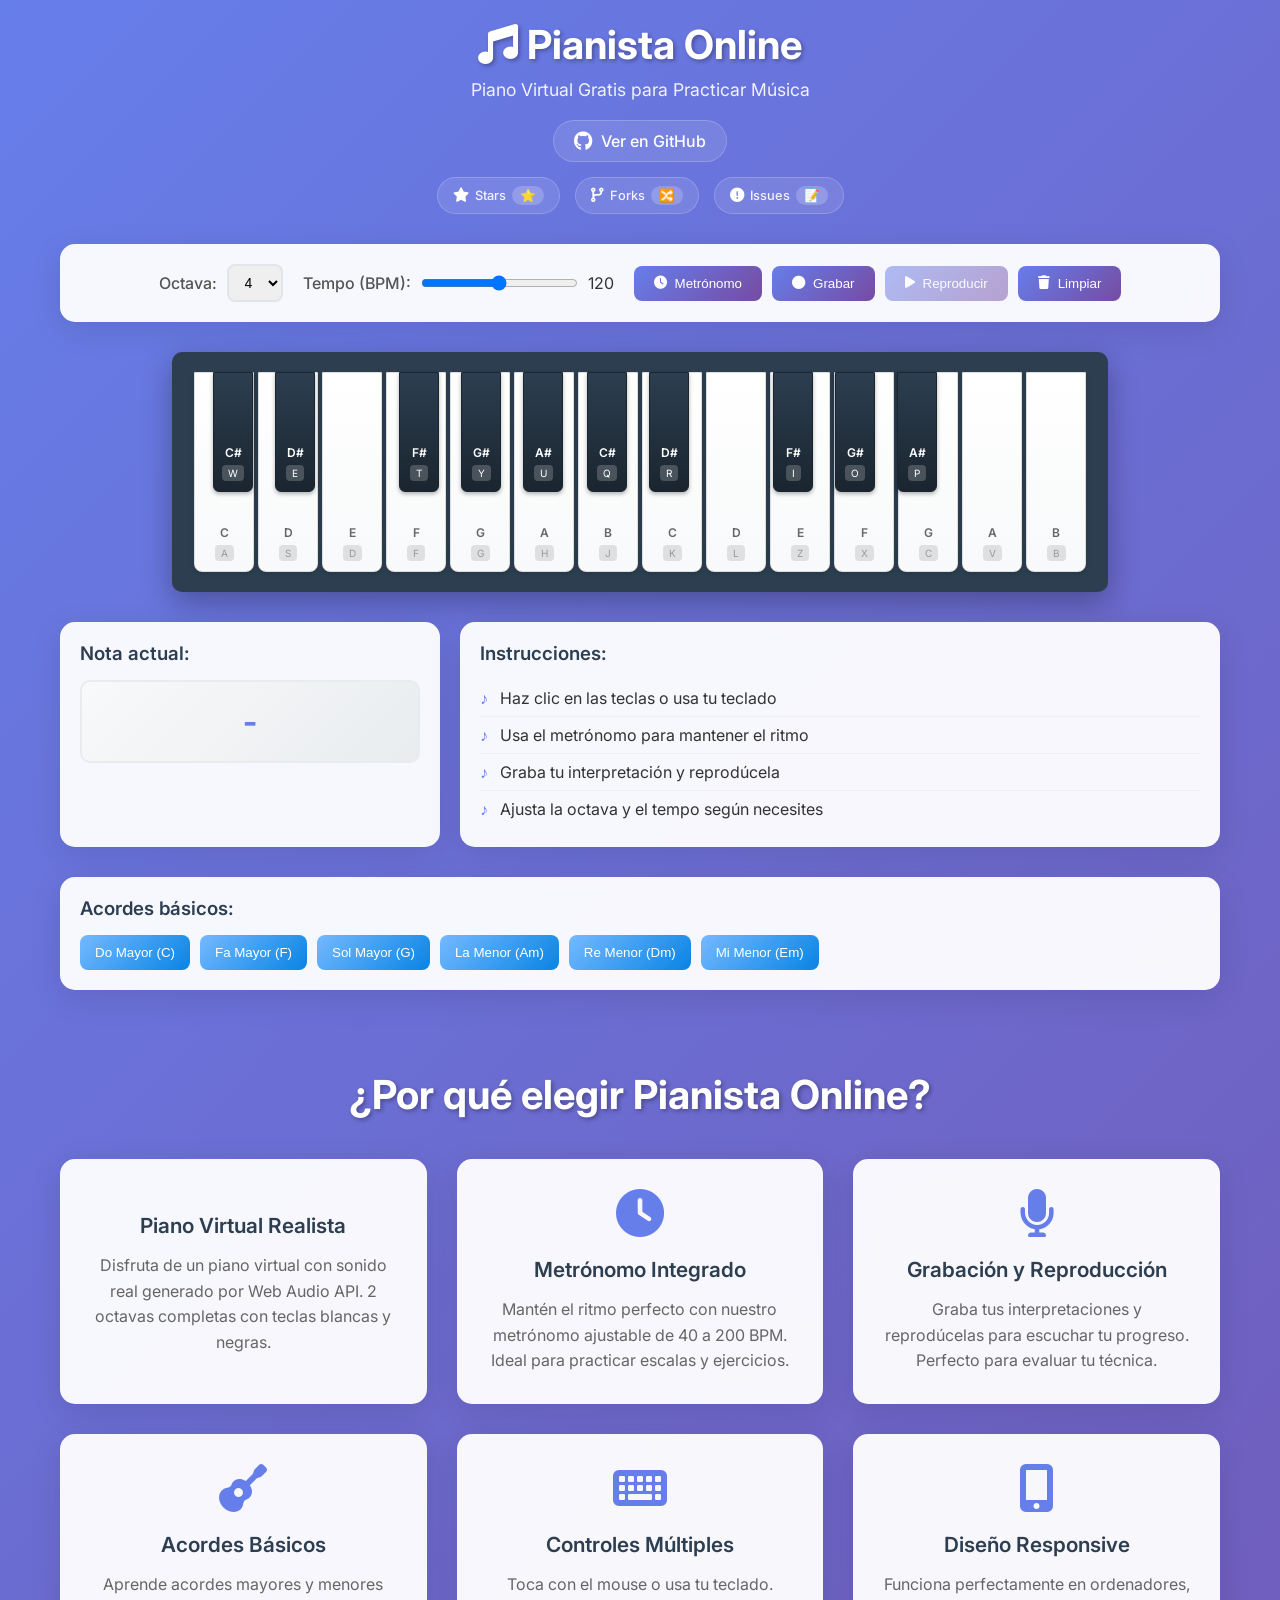
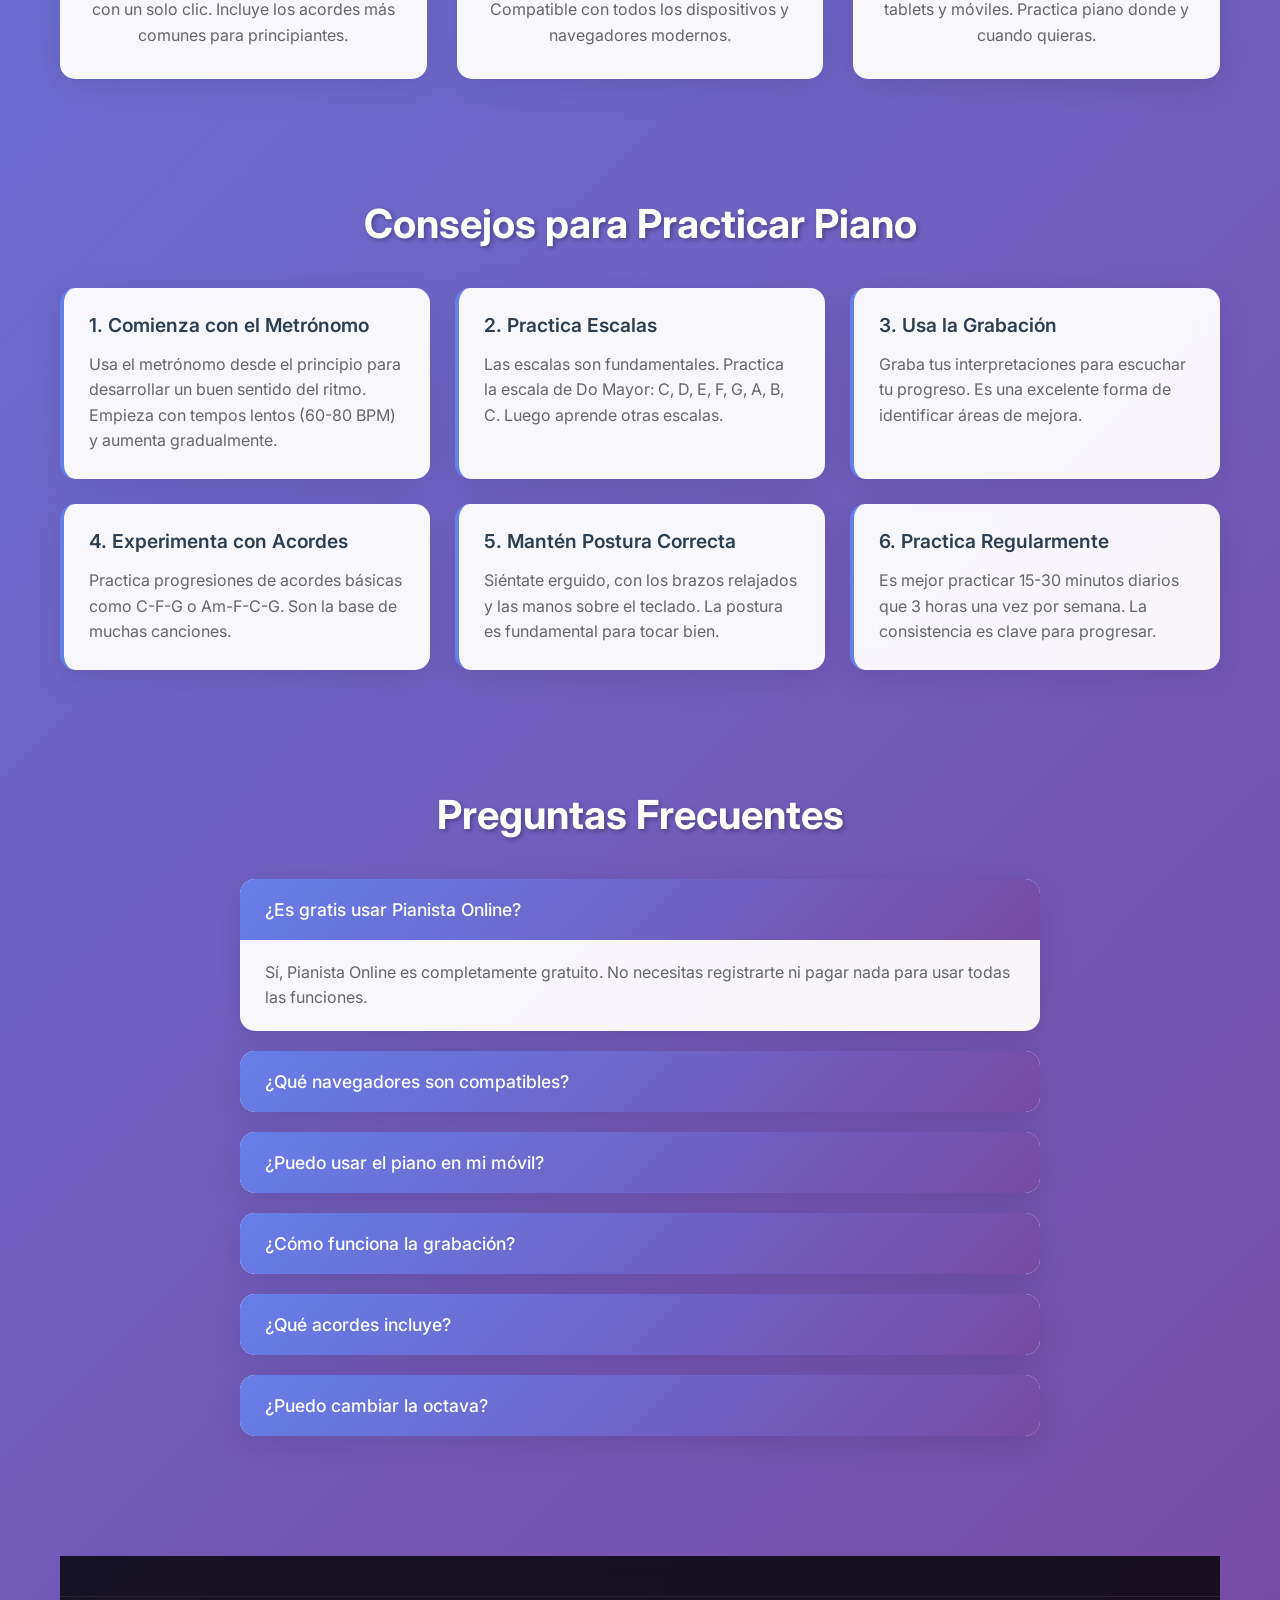
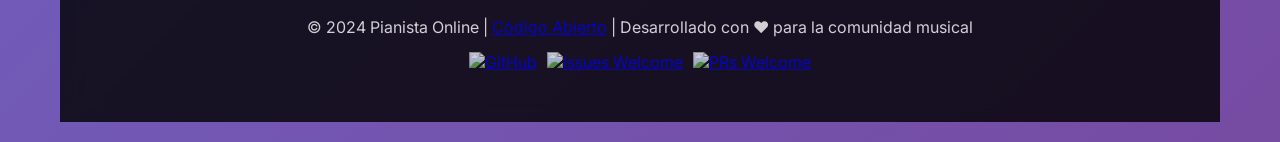
==== app/index.html @ 3acb0e73 "primera subida" ====
<!DOCTYPE html>
<html lang="es">
<head>
    <meta charset="UTF-8">
    <meta name="viewport" content="width=device-width, initial-scale=1.0">
    
    <!-- SEO Meta Tags -->
    <title>Pianista Online - Piano Virtual Gratis para Practicar Música</title>
    <meta name="description" content="Practica piano online gratis con nuestro piano virtual interactivo. Incluye metrónomo, grabación, acordes y 2 octavas completas. Perfecto para principiantes y músicos avanzados.">
    <meta name="keywords" content="piano online, piano virtual, practicar piano, piano gratis, teclado virtual, metrónomo online, acordes piano, música online, aprender piano">
    <meta name="author" content="Pianista Online">
    <meta name="robots" content="index, follow">
    
    <!-- Open Graph / Facebook -->
    <meta property="og:type" content="website">
    <meta property="og:url" content="https://pianista-online.com/">
    <meta property="og:title" content="Pianista Online - Piano Virtual Gratis">
    <meta property="og:description" content="Practica piano online gratis con nuestro piano virtual interactivo. Incluye metrónomo, grabación y acordes.">
    <meta property="og:image" content="https://pianista-online.com/images/piano-preview.jpg">
    
    <!-- Twitter -->
    <meta property="twitter:card" content="summary_large_image">
    <meta property="twitter:url" content="https://pianista-online.com/">
    <meta property="twitter:title" content="Pianista Online - Piano Virtual Gratis">
    <meta property="twitter:description" content="Practica piano online gratis con nuestro piano virtual interactivo.">
    <meta property="twitter:image" content="https://pianista-online.com/images/piano-preview.jpg">
    
    <!-- Canonical URL -->
    <link rel="canonical" href="https://pianista-online.com/">
    
    <!-- Favicon -->
    <link rel="icon" type="image/x-icon" href="/favicon.ico">
    
    <!-- Stylesheets -->
    <link rel="stylesheet" href="styles.css">
    <link href="https://fonts.googleapis.com/css2?family=Inter:wght@300;400;500;600;700&display=swap" rel="stylesheet">
    <link rel="stylesheet" href="https://cdnjs.cloudflare.com/ajax/libs/font-awesome/6.0.0/css/all.min.css">
    
    <!-- Structured Data -->
    <script type="application/ld+json">
    {
        "@context": "https://schema.org",
        "@type": "WebApplication",
        "name": "Pianista Online",
        "description": "Piano virtual interactivo para practicar música online",
        "url": "https://pianista-online.com",
        "applicationCategory": "MusicApplication",
        "operatingSystem": "Web Browser",
        "offers": {
            "@type": "Offer",
            "price": "0",
            "priceCurrency": "EUR"
        },
        "featureList": [
            "Piano virtual con 2 octavas",
            "Metrónomo integrado",
            "Grabación y reproducción",
            "Acordes básicos",
            "Soporte para teclado y mouse"
        ]
    }
    </script>
</head>
<body>
    <div class="container">
        <header class="header">
            <h1><i class="fas fa-music"></i> Pianista Online</h1>
            <p>Piano Virtual Gratis para Practicar Música</p>
            <div class="github-stats">
                <a href="https://github.com/adrianrodriz/pianista-online" target="_blank" rel="noopener noreferrer" class="github-link">
                    <i class="fab fa-github"></i>
                    <span class="github-text">Ver en GitHub</span>
                </a>
                <div class="github-badges">
                    <a href="https://github.com/adrianrodriz/pianista-online/stargazers" target="_blank" rel="noopener noreferrer" class="github-badge">
                        <i class="fas fa-star"></i>
                        <span class="badge-text">Stars</span>
                        <span class="badge-count" id="github-stars">0</span>
                    </a>
                    
                    <a href="https://github.com/adrianrodriz/pianista-online/network/members" target="_blank" rel="noopener noreferrer" class="github-badge">
                        <i class="fas fa-code-branch"></i>
                        <span class="badge-text">Forks</span>
                        <span class="badge-count" id="github-forks">0</span>
                    </a>
                    <a href="https://github.com/adrianrodriz/pianista-online/issues" target="_blank" rel="noopener noreferrer" class="github-badge">
                        <i class="fas fa-exclamation-circle"></i>
                        <span class="badge-text">Issues</span>
                        <span class="badge-count" id="github-issues">0</span>
                    </a>
                    
                </div>
            </div>
        </header>

        <div class="controls">
            <div class="control-group">
                <label for="octave">Octava:</label>
                <select id="octave">
                    <option value="3">3</option>
                    <option value="4" selected>4</option>
                    <option value="5">5</option>
                    <option value="6">6</option>
                </select>
            </div>

            <div class="control-group">
                <label for="tempo">Tempo (BPM):</label>
                <input type="range" id="tempo" min="40" max="200" value="120">
                <span id="tempoValue">120</span>
            </div>

            <div class="control-group">
                <button id="metronomeBtn" class="btn">
                    <i class="fas fa-clock"></i> Metrónomo
                </button>
                <button id="recordBtn" class="btn">
                    <i class="fas fa-circle"></i> Grabar
                </button>
                <button id="playBtn" class="btn" disabled>
                    <i class="fas fa-play"></i> Reproducir
                </button>
                <button id="clearBtn" class="btn">
                    <i class="fas fa-trash"></i> Limpiar
                </button>
            </div>
        </div>

        <div class="piano-container">
            <div class="piano">
                <!-- Teclas blancas -->
                <div class="key white" data-note="C" data-key="a">
                    <span class="note-label">C</span>
                    <span class="key-label">A</span>
                </div>
                <div class="key white" data-note="D" data-key="s">
                    <span class="note-label">D</span>
                    <span class="key-label">S</span>
                </div>
                <div class="key white" data-note="E" data-key="d">
                    <span class="note-label">E</span>
                    <span class="key-label">D</span>
                </div>
                <div class="key white" data-note="F" data-key="f">
                    <span class="note-label">F</span>
                    <span class="key-label">F</span>
                </div>
                <div class="key white" data-note="G" data-key="g">
                    <span class="note-label">G</span>
                    <span class="key-label">G</span>
                </div>
                <div class="key white" data-note="A" data-key="h">
                    <span class="note-label">A</span>
                    <span class="key-label">H</span>
                </div>
                <div class="key white" data-note="B" data-key="j">
                    <span class="note-label">B</span>
                    <span class="key-label">J</span>
                </div>
                <div class="key white" data-note="C2" data-key="k">
                    <span class="note-label">C</span>
                    <span class="key-label">K</span>
                </div>
                <div class="key white" data-note="D2" data-key="l">
                    <span class="note-label">D</span>
                    <span class="key-label">L</span>
                </div>
                <div class="key white" data-note="E2" data-key="z">
                    <span class="note-label">E</span>
                    <span class="key-label">Z</span>
                </div>
                <div class="key white" data-note="F2" data-key="x">
                    <span class="note-label">F</span>
                    <span class="key-label">X</span>
                </div>
                <div class="key white" data-note="G2" data-key="c">
                    <span class="note-label">G</span>
                    <span class="key-label">C</span>
                </div>
                <div class="key white" data-note="A2" data-key="v">
                    <span class="note-label">A</span>
                    <span class="key-label">V</span>
                </div>
                <div class="key white" data-note="B2" data-key="b">
                    <span class="note-label">B</span>
                    <span class="key-label">B</span>
                </div>

                <!-- Teclas negras -->
                <div class="key black" data-note="C#" data-key="w">
                    <span class="note-label">C#</span>
                    <span class="key-label">W</span>
                </div>
                <div class="key black" data-note="D#" data-key="e">
                    <span class="note-label">D#</span>
                    <span class="key-label">E</span>
                </div>
                <div class="key black" data-note="F#" data-key="t">
                    <span class="note-label">F#</span>
                    <span class="key-label">T</span>
                </div>
                <div class="key black" data-note="G#" data-key="y">
                    <span class="note-label">G#</span>
                    <span class="key-label">Y</span>
                </div>
                <div class="key black" data-note="A#" data-key="u">
                    <span class="note-label">A#</span>
                    <span class="key-label">U</span>
                </div>
                <div class="key black" data-note="C#2" data-key="q">
                    <span class="note-label">C#</span>
                    <span class="key-label">Q</span>
                </div>
                <div class="key black" data-note="D#2" data-key="r">
                    <span class="note-label">D#</span>
                    <span class="key-label">R</span>
                </div>
                <div class="key black" data-note="F#2" data-key="i">
                    <span class="note-label">F#</span>
                    <span class="key-label">I</span>
                </div>
                <div class="key black" data-note="G#2" data-key="o">
                    <span class="note-label">G#</span>
                    <span class="key-label">O</span>
                </div>
                <div class="key black" data-note="A#2" data-key="p">
                    <span class="note-label">A#</span>
                    <span class="key-label">P</span>
                </div>
            </div>
        </div>

        <div class="info-panel">
            <div class="current-note">
                <h3>Nota actual:</h3>
                <div id="currentNote">-</div>
            </div>
            <div class="instructions">
                <h3>Instrucciones:</h3>
                <ul>
                    <li>Haz clic en las teclas o usa tu teclado</li>
                    <li>Usa el metrónomo para mantener el ritmo</li>
                    <li>Graba tu interpretación y reprodúcela</li>
                    <li>Ajusta la octava y el tempo según necesites</li>
                </ul>
            </div>
        </div>

        <div class="chord-panel">
            <h3>Acordes básicos:</h3>
            <div class="chords">
                <button class="chord-btn" data-chord="C">Do Mayor (C)</button>
                <button class="chord-btn" data-chord="F">Fa Mayor (F)</button>
                <button class="chord-btn" data-chord="G">Sol Mayor (G)</button>
                <button class="chord-btn" data-chord="Am">La Menor (Am)</button>
                <button class="chord-btn" data-chord="Dm">Re Menor (Dm)</button>
                <button class="chord-btn" data-chord="Em">Mi Menor (Em)</button>
            </div>
        </div>

        <!-- Sección de Características -->
        <section class="features-section">
            <h2>¿Por qué elegir Pianista Online?</h2>
            <div class="features-grid">
                <div class="feature-card">
                    <i class="fas fa-piano"></i>
                    <h3>Piano Virtual Realista</h3>
                    <p>Disfruta de un piano virtual con sonido real generado por Web Audio API. 2 octavas completas con teclas blancas y negras.</p>
                </div>
                <div class="feature-card">
                    <i class="fas fa-clock"></i>
                    <h3>Metrónomo Integrado</h3>
                    <p>Mantén el ritmo perfecto con nuestro metrónomo ajustable de 40 a 200 BPM. Ideal para practicar escalas y ejercicios.</p>
                </div>
                <div class="feature-card">
                    <i class="fas fa-microphone"></i>
                    <h3>Grabación y Reproducción</h3>
                    <p>Graba tus interpretaciones y reprodúcelas para escuchar tu progreso. Perfecto para evaluar tu técnica.</p>
                </div>
                <div class="feature-card">
                    <i class="fas fa-guitar"></i>
                    <h3>Acordes Básicos</h3>
                    <p>Aprende acordes mayores y menores con un solo clic. Incluye los acordes más comunes para principiantes.</p>
                </div>
                <div class="feature-card">
                    <i class="fas fa-keyboard"></i>
                    <h3>Controles Múltiples</h3>
                    <p>Toca con el mouse o usa tu teclado. Compatible con todos los dispositivos y navegadores modernos.</p>
                </div>
                <div class="feature-card">
                    <i class="fas fa-mobile-alt"></i>
                    <h3>Diseño Responsive</h3>
                    <p>Funciona perfectamente en ordenadores, tablets y móviles. Practica piano donde y cuando quieras.</p>
                </div>
            </div>
        </section>


        <!-- Sección de Consejos -->
        <section class="tips-section">
            <h2>Consejos para Practicar Piano</h2>
            <div class="tips-grid">
                <div class="tip-card">
                    <h3>1. Comienza con el Metrónomo</h3>
                    <p>Usa el metrónomo desde el principio para desarrollar un buen sentido del ritmo. Empieza con tempos lentos (60-80 BPM) y aumenta gradualmente.</p>
                </div>
                <div class="tip-card">
                    <h3>2. Practica Escalas</h3>
                    <p>Las escalas son fundamentales. Practica la escala de Do Mayor: C, D, E, F, G, A, B, C. Luego aprende otras escalas.</p>
                </div>
                <div class="tip-card">
                    <h3>3. Usa la Grabación</h3>
                    <p>Graba tus interpretaciones para escuchar tu progreso. Es una excelente forma de identificar áreas de mejora.</p>
                </div>
                <div class="tip-card">
                    <h3>4. Experimenta con Acordes</h3>
                    <p>Practica progresiones de acordes básicas como C-F-G o Am-F-C-G. Son la base de muchas canciones.</p>
                </div>
                <div class="tip-card">
                    <h3>5. Mantén Postura Correcta</h3>
                    <p>Siéntate erguido, con los brazos relajados y las manos sobre el teclado. La postura es fundamental para tocar bien.</p>
                </div>
                <div class="tip-card">
                    <h3>6. Practica Regularmente</h3>
                    <p>Es mejor practicar 15-30 minutos diarios que 3 horas una vez por semana. La consistencia es clave para progresar.</p>
                </div>
            </div>
        </section>

        <!-- Sección FAQ -->
        <section class="faq-section">
            <h2>Preguntas Frecuentes</h2>
            <div class="faq-container">
                <div class="faq-item">
                    <h3 class="faq-question">¿Es gratis usar Pianista Online?</h3>
                    <div class="faq-answer">
                        <p>Sí, Pianista Online es completamente gratuito. No necesitas registrarte ni pagar nada para usar todas las funciones.</p>
                    </div>
                </div>
                
                <div class="faq-item">
                    <h3 class="faq-question">¿Qué navegadores son compatibles?</h3>
                    <div class="faq-answer">
                        <p>Pianista Online funciona en todos los navegadores modernos: Chrome, Firefox, Safari, Edge. Solo necesitas un navegador que soporte Web Audio API.</p>
                    </div>
                </div>
                
                <div class="faq-item">
                    <h3 class="faq-question">¿Puedo usar el piano en mi móvil?</h3>
                    <div class="faq-answer">
                        <p>¡Absolutamente! El diseño es completamente responsive y funciona perfectamente en smartphones y tablets. Puedes tocar con los dedos en la pantalla táctil.</p>
                    </div>
                </div>
                
                <div class="faq-item">
                    <h3 class="faq-question">¿Cómo funciona la grabación?</h3>
                    <div class="faq-answer">
                        <p>Haz clic en "Grabar", toca las notas que quieras, luego "Parar" y "Reproducir" para escuchar tu interpretación. Es perfecto para practicar y evaluar tu progreso.</p>
                    </div>
                </div>
                
                <div class="faq-item">
                    <h3 class="faq-question">¿Qué acordes incluye?</h3>
                    <div class="faq-answer">
                        <p>Incluimos los acordes básicos más importantes: Do Mayor (C), Fa Mayor (F), Sol Mayor (G), La Menor (Am), Re Menor (Dm) y Mi Menor (Em).</p>
                    </div>
                </div>
                
                <div class="faq-item">
                    <h3 class="faq-question">¿Puedo cambiar la octava?</h3>
                    <div class="faq-answer">
                        <p>Sí, puedes seleccionar entre las octavas 3, 4, 5 y 6. La octava 4 es la octava central (Do medio).</p>
                    </div>
                </div>
            </div>
        </section>


        <!-- Footer -->
        <footer class="footer">
            <div class="footer-content">
            <div class="footer-bottom">
                <p>&copy; 2024 Pianista Online | <a href="https://github.com/adrianrodriz/pianista-online" target="_blank">Código Abierto</a> | Desarrollado con ❤️ para la comunidad musical</p>
                <div class="footer-badges">
                    <a href="https://github.com/adrianrodriz/pianista-online" target="_blank">
                        <img src="https://img.shields.io/badge/GitHub-Pianista%20Online-blue?style=for-the-badge&logo=github" alt="GitHub">
                    </a>
                    <a href="https://github.com/adrianrodriz/pianista-online/issues" target="_blank">
                        <img src="https://img.shields.io/badge/Issues-Welcome-green?style=for-the-badge&logo=github" alt="Issues Welcome">
                    </a>
                    <a href="https://github.com/adrianrodriz/pianista-online/pulls" target="_blank">
                        <img src="https://img.shields.io/badge/PRs-Welcome-brightgreen?style=for-the-badge&logo=github" alt="PRs Welcome">
                    </a>
                </div>
            </div>
        </footer>
    </div>

    <script src="script.js"></script>
</body>
</html>
---- app/styles.css ----
* {
    margin: 0;
    padding: 0;
    box-sizing: border-box;
}

body {
    font-family: 'Inter', sans-serif;
    background: linear-gradient(135deg, #667eea 0%, #764ba2 100%);
    min-height: 100vh;
    color: #333;
}

.container {
    max-width: 1200px;
    margin: 0 auto;
    padding: 20px;
}

.header {
    text-align: center;
    margin-bottom: 30px;
    color: white;
}

.header h1 {
    font-size: 2.5rem;
    font-weight: 700;
    margin-bottom: 10px;
    text-shadow: 2px 2px 4px rgba(0,0,0,0.3);
}

.header p {
    font-size: 1.1rem;
    opacity: 0.9;
    margin-bottom: 20px;
}

/* GitHub Stats */
.github-stats {
    display: flex;
    flex-direction: column;
    align-items: center;
    gap: 15px;
    margin-top: 20px;
}

.github-link {
    display: flex;
    align-items: center;
    gap: 8px;
    background: rgba(255, 255, 255, 0.1);
    color: white;
    text-decoration: none;
    padding: 10px 20px;
    border-radius: 25px;
    backdrop-filter: blur(10px);
    border: 1px solid rgba(255, 255, 255, 0.2);
    transition: all 0.3s ease;
    font-weight: 500;
}

.github-link:hover {
    background: rgba(255, 255, 255, 0.2);
    transform: translateY(-2px);
    color: white;
    text-decoration: none;
}

.github-link i {
    font-size: 1.2rem;
}

.github-badges {
    display: flex;
    gap: 15px;
    flex-wrap: wrap;
    justify-content: center;
}

.github-badge {
    display: flex;
    align-items: center;
    gap: 6px;
    background: rgba(255, 255, 255, 0.1);
    color: white;
    text-decoration: none;
    padding: 8px 15px;
    border-radius: 20px;
    backdrop-filter: blur(10px);
    border: 1px solid rgba(255, 255, 255, 0.2);
    transition: all 0.3s ease;
    font-size: 0.9rem;
    font-weight: 500;
}

.github-badge:hover {
    background: rgba(255, 255, 255, 0.2);
    transform: translateY(-2px);
    color: white;
    text-decoration: none;
}

.github-badge i {
    font-size: 0.9rem;
}

.badge-text {
    font-size: 0.8rem;
    opacity: 0.9;
}

.badge-count {
    background: rgba(255, 255, 255, 0.2);
    padding: 2px 8px;
    border-radius: 10px;
    font-weight: 600;
    font-size: 0.8rem;
    min-width: 20px;
    text-align: center;
}

.controls {
    background: rgba(255, 255, 255, 0.95);
    border-radius: 15px;
    padding: 20px;
    margin-bottom: 30px;
    box-shadow: 0 8px 32px rgba(0,0,0,0.1);
    backdrop-filter: blur(10px);
    display: flex;
    flex-wrap: wrap;
    gap: 20px;
    justify-content: center;
    align-items: center;
}

.control-group {
    display: flex;
    align-items: center;
    gap: 10px;
    flex-wrap: wrap;
}

.control-group label {
    font-weight: 500;
    color: #555;
}

.control-group select,
.control-group input[type="range"] {
    padding: 8px 12px;
    border: 2px solid #e1e5e9;
    border-radius: 8px;
    font-size: 14px;
    transition: border-color 0.3s ease;
}

.control-group select:focus,
.control-group input[type="range"]:focus {
    outline: none;
    border-color: #667eea;
}

.btn {
    background: linear-gradient(135deg, #667eea 0%, #764ba2 100%);
    color: white;
    border: none;
    padding: 10px 20px;
    border-radius: 8px;
    cursor: pointer;
    font-weight: 500;
    transition: all 0.3s ease;
    display: flex;
    align-items: center;
    gap: 8px;
}

.btn:hover {
    transform: translateY(-2px);
    box-shadow: 0 4px 12px rgba(102, 126, 234, 0.4);
}

.btn:active {
    transform: translateY(0);
}

.btn:disabled {
    opacity: 0.5;
    cursor: not-allowed;
    transform: none;
}

.btn.recording {
    background: linear-gradient(135deg, #ff6b6b 0%, #ee5a24 100%);
    animation: pulse 1s infinite;
}

@keyframes pulse {
    0% { transform: scale(1); }
    50% { transform: scale(1.05); }
    100% { transform: scale(1); }
}

.piano-container {
    display: flex;
    justify-content: center;
    margin-bottom: 30px;
}

.piano {
    position: relative;
    display: flex;
    background: #2c3e50;
    border-radius: 10px;
    padding: 20px;
    box-shadow: 0 10px 30px rgba(0,0,0,0.3);
}

.key {
    position: relative;
    cursor: pointer;
    transition: all 0.1s ease;
    display: flex;
    flex-direction: column;
    align-items: center;
    justify-content: flex-end;
    padding-bottom: 10px;
    user-select: none;
}

.key.white {
    width: 60px;
    height: 200px;
    background: linear-gradient(to bottom, #fff 0%, #f8f9fa 100%);
    border: 1px solid #ddd;
    border-radius: 0 0 8px 8px;
    margin: 0 2px;
    box-shadow: 0 2px 4px rgba(0,0,0,0.1);
}

.key.white:hover {
    background: linear-gradient(to bottom, #f8f9fa 0%, #e9ecef 100%);
}

.key.white.active {
    background: linear-gradient(to bottom, #e9ecef 0%, #dee2e6 100%);
    transform: translateY(2px);
    box-shadow: inset 0 2px 4px rgba(0,0,0,0.1);
}

.key.black {
    width: 40px;
    height: 120px;
    background: linear-gradient(to bottom, #2c3e50 0%, #1a252f 100%);
    border: 1px solid #1a252f;
    border-radius: 0 0 6px 6px;
    position: absolute;
    z-index: 2;
    box-shadow: 0 2px 4px rgba(0,0,0,0.3);
}

.key.black:hover {
    background: linear-gradient(to bottom, #34495e 0%, #2c3e50 100%);
}

.key.black.active {
    background: linear-gradient(to bottom, #1a252f 0%, #0f1419 100%);
    transform: translateY(1px);
}

.key.black[data-note="C#"] { left: 41px; }
.key.black[data-note="D#"] { left: 103px; }
.key.black[data-note="F#"] { left: 227px; }
.key.black[data-note="G#"] { left: 289px; }
.key.black[data-note="A#"] { left: 351px; }
.key.black[data-note="C#2"] { left: 415px; }
.key.black[data-note="D#2"] { left: 477px; }
.key.black[data-note="F#2"] { left: 601px; }
.key.black[data-note="G#2"] { left: 663px; }
.key.black[data-note="A#2"] { left: 725px; }

.note-label {
    font-size: 12px;
    font-weight: 600;
    color: #666;
    margin-bottom: 5px;
}

.key-label {
    font-size: 10px;
    color: #999;
    background: rgba(0,0,0,0.1);
    padding: 2px 6px;
    border-radius: 4px;
}

.key.black .note-label,
.key.black .key-label {
    color: #fff;
}

.key.black .key-label {
    background: rgba(255,255,255,0.2);
}

.info-panel {
    display: grid;
    grid-template-columns: 1fr 2fr;
    gap: 20px;
    margin-bottom: 30px;
}

.current-note,
.instructions {
    background: rgba(255, 255, 255, 0.95);
    border-radius: 15px;
    padding: 20px;
    box-shadow: 0 8px 32px rgba(0,0,0,0.1);
    backdrop-filter: blur(10px);
}

.current-note h3,
.instructions h3 {
    margin-bottom: 15px;
    color: #2c3e50;
    font-weight: 600;
}

#currentNote {
    font-size: 2rem;
    font-weight: 700;
    color: #667eea;
    text-align: center;
    padding: 20px;
    background: linear-gradient(135deg, #f8f9fa 0%, #e9ecef 100%);
    border-radius: 10px;
    border: 2px solid #e9ecef;
}

.instructions ul {
    list-style: none;
    padding: 0;
}

.instructions li {
    padding: 8px 0;
    border-bottom: 1px solid #eee;
    position: relative;
    padding-left: 20px;
}

.instructions li:before {
    content: "♪";
    position: absolute;
    left: 0;
    color: #667eea;
    font-weight: bold;
}

.instructions li:last-child {
    border-bottom: none;
}

.chord-panel {
    background: rgba(255, 255, 255, 0.95);
    border-radius: 15px;
    padding: 20px;
    box-shadow: 0 8px 32px rgba(0,0,0,0.1);
    backdrop-filter: blur(10px);
}

.chord-panel h3 {
    margin-bottom: 15px;
    color: #2c3e50;
    font-weight: 600;
}

.chords {
    display: flex;
    flex-wrap: wrap;
    gap: 10px;
}

.chord-btn {
    background: linear-gradient(135deg, #74b9ff 0%, #0984e3 100%);
    color: white;
    border: none;
    padding: 10px 15px;
    border-radius: 8px;
    cursor: pointer;
    font-weight: 500;
    transition: all 0.3s ease;
}

.chord-btn:hover {
    transform: translateY(-2px);
    box-shadow: 0 4px 12px rgba(116, 185, 255, 0.4);
}

.chord-btn:active {
    transform: translateY(0);
}

/* Responsive design */
@media (max-width: 768px) {
    .container {
        padding: 10px;
    }
    
    .header h1 {
        font-size: 2rem;
    }
    
    .controls {
        flex-direction: column;
        align-items: stretch;
    }
    
    .control-group {
        justify-content: center;
    }
    
    .piano {
        transform: scale(0.8);
        margin: -20px;
    }
    
    .info-panel {
        grid-template-columns: 1fr;
    }
    
    .chords {
        justify-content: center;
    }
}

@media (max-width: 480px) {
    .piano {
        transform: scale(0.6);
        margin: -40px;
    }
    
    .key.white {
        width: 60px;
        height: 200px;
    }
    
    .key.black {
        width: 40px;
        height: 120px;
    }
    
    .key.black[data-note="C#"] { left: 41px; }
    .key.black[data-note="D#"] { left: 103px; }
    .key.black[data-note="F#"] { left: 227px; }
    .key.black[data-note="G#"] { left: 289px; }
    .key.black[data-note="A#"] { left: 351px; }
    .key.black[data-note="C#2"] { left: 415px; }
    .key.black[data-note="D#2"] { left: 477px; }
    .key.black[data-note="F#2"] { left: 601px; }
    .key.black[data-note="G#2"] { left: 663px; }
    .key.black[data-note="A#2"] { left: 725px; }
}

/* Secciones de contenido SEO */
.features-section,
.benefits-section,
.faq-section,
.tips-section {
    margin: 40px 0;
    padding: 40px 0;
}

.features-section h2,
.benefits-section h2,
.faq-section h2,
.tips-section h2 {
    text-align: center;
    color: white;
    font-size: 2.5rem;
    margin-bottom: 40px;
    text-shadow: 2px 2px 4px rgba(0,0,0,0.3);
}

/* Grid de características */
.features-grid {
    display: grid;
    grid-template-columns: repeat(auto-fit, minmax(300px, 1fr));
    gap: 30px;
    margin-top: 40px;
}

.feature-card {
    background: rgba(255, 255, 255, 0.95);
    border-radius: 15px;
    padding: 30px;
    text-align: center;
    box-shadow: 0 8px 32px rgba(0,0,0,0.1);
    backdrop-filter: blur(10px);
    transition: transform 0.3s ease;
}

.feature-card:hover {
    transform: translateY(-5px);
}

.feature-card i {
    font-size: 3rem;
    color: #667eea;
    margin-bottom: 20px;
}

.feature-card h3 {
    color: #2c3e50;
    font-size: 1.3rem;
    margin-bottom: 15px;
    font-weight: 600;
}

.feature-card p {
    color: #666;
    line-height: 1.6;
}

/* Sección de beneficios */
.benefits-content {
    display: grid;
    grid-template-columns: repeat(auto-fit, minmax(300px, 1fr));
    gap: 25px;
}

.benefit-item {
    background: rgba(255, 255, 255, 0.95);
    border-radius: 15px;
    padding: 25px;
    box-shadow: 0 8px 32px rgba(0,0,0,0.1);
    backdrop-filter: blur(10px);
    border-left: 4px solid #667eea;
    transition: transform 0.3s ease;
}

.benefit-item:hover {
    transform: translateY(-5px);
    box-shadow: 0 12px 40px rgba(0,0,0,0.15);
}

.benefit-item h3 {
    color: #2c3e50;
    font-size: 1.3rem;
    margin-bottom: 15px;
    font-weight: 600;
    line-height: 1.4;
}

.benefit-item p {
    color: #666;
    line-height: 1.6;
}

/* Sección FAQ */
.faq-container {
    max-width: 800px;
    margin: 0 auto;
}

.faq-item {
    background: rgba(255, 255, 255, 0.95);
    border-radius: 15px;
    margin-bottom: 20px;
    box-shadow: 0 8px 32px rgba(0,0,0,0.1);
    backdrop-filter: blur(10px);
    overflow: hidden;
}

.faq-question {
    background: linear-gradient(135deg, #667eea 0%, #764ba2 100%);
    color: white;
    padding: 20px 25px;
    margin: 0;
    cursor: pointer;
    font-size: 1.1rem;
    font-weight: 500;
    transition: background 0.3s ease;
}

.faq-question:hover {
    background: linear-gradient(135deg, #5a6fd8 0%, #6a4190 100%);
}

.faq-answer {
    padding: 20px 25px;
    color: #666;
    line-height: 1.6;
    display: none;
}

.faq-answer p {
    margin: 0;
}

/* Sección de consejos */
.tips-grid {
    display: grid;
    grid-template-columns: repeat(auto-fit, minmax(300px, 1fr));
    gap: 25px;
}

.tip-card {
    background: rgba(255, 255, 255, 0.95);
    border-radius: 15px;
    padding: 25px;
    box-shadow: 0 8px 32px rgba(0,0,0,0.1);
    backdrop-filter: blur(10px);
    border-left: 4px solid #667eea;
}

.tip-card h3 {
    color: #2c3e50;
    font-size: 1.2rem;
    margin-bottom: 15px;
    font-weight: 600;
}

.tip-card p {
    color: #666;
    line-height: 1.6;
}

/* Footer */
.footer {
    background: rgba(0, 0, 0, 0.8);
    color: white;
    margin-top: 60px;
    padding: 40px 0 20px 0;
    backdrop-filter: blur(10px);
}

.footer-content {
    display: grid;
    grid-template-columns: repeat(auto-fit, minmax(250px, 1fr));
    gap: 40px;
    margin-bottom: 30px;
}

.footer-section h3 {
    color: #667eea;
    margin-bottom: 20px;
    font-size: 1.2rem;
}

.footer-section p {
    line-height: 1.6;
    opacity: 0.9;
}

.footer-section ul {
    list-style: none;
    padding: 0;
}

.footer-section ul li {
    margin-bottom: 10px;
}

.footer-section ul li a {
    color: white;
    text-decoration: none;
    opacity: 0.9;
    transition: opacity 0.3s ease;
}

.footer-section ul li a:hover {
    opacity: 1;
    color: #667eea;
}

.footer-bottom {
    border-top: 1px solid rgba(255, 255, 255, 0.1);
    padding-top: 20px;
    text-align: center;
    opacity: 0.8;
}

.footer-stats {
    margin-top: 15px;
}

.footer-link {
    display: inline-flex;
    align-items: center;
    gap: 8px;
    color: #667eea;
    text-decoration: none;
    font-weight: 600;
    padding: 8px 16px;
    background: rgba(102, 126, 234, 0.1);
    border-radius: 8px;
    transition: all 0.3s ease;
}

.footer-link:hover {
    background: rgba(102, 126, 234, 0.2);
    transform: translateY(-2px);
}

.footer-badges {
    margin-top: 15px;
    display: flex;
    justify-content: center;
    gap: 10px;
    flex-wrap: wrap;
}

.footer-badges img {
    height: 28px;
    transition: transform 0.3s ease;
}

.footer-badges img:hover {
    transform: scale(1.05);
}

/* Responsive para secciones SEO */
@media (max-width: 768px) {
    .features-section h2,
    .benefits-section h2,
    .faq-section h2,
    .tips-section h2 {
        font-size: 2rem;
    }
    
    .features-grid,
    .benefits-content,
    .tips-grid {
        grid-template-columns: 1fr;
        gap: 20px;
    }
    
    .feature-card,
    .benefit-item,
    .tip-card {
        padding: 20px;
    }
    
    .footer-content {
        grid-template-columns: 1fr;
        gap: 30px;
    }
    
    /* GitHub badges responsive */
    .github-badges {
        gap: 10px;
    }
    
    .github-badge {
        padding: 6px 12px;
        font-size: 0.8rem;
    }
    
    .badge-text {
        display: none; /* Ocultar texto en móvil para ahorrar espacio */
    }
}

@media (max-width: 480px) {
    .github-badges {
        flex-direction: column;
        gap: 8px;
    }
    
    .github-badge {
        justify-content: center;
        padding: 8px 15px;
    }
}

/* Estilos para la página de Teoría Musical */
.header-content {
    text-align: center;
    position: relative;
}

.back-link {
    position: absolute;
    top: 0;
    left: 0;
    color: white;
    text-decoration: none;
    padding: 10px 15px;
    background: rgba(255, 255, 255, 0.1);
    border-radius: 25px;
    backdrop-filter: blur(10px);
    border: 1px solid rgba(255, 255, 255, 0.2);
    transition: all 0.3s ease;
    font-weight: 500;
}

.back-link:hover {
    background: rgba(255, 255, 255, 0.2);
    transform: translateY(-2px);
    color: white;
    text-decoration: none;
}

.breadcrumb {
    display: flex;
    align-items: center;
    gap: 10px;
    margin: 20px 0;
    padding: 15px 0;
    color: white;
    font-size: 0.9rem;
}

.breadcrumb a {
    color: white;
    text-decoration: none;
    opacity: 0.8;
    transition: opacity 0.3s ease;
}

.breadcrumb a:hover {
    opacity: 1;
}

.breadcrumb i {
    font-size: 0.8rem;
    opacity: 0.6;
}

.main-content {
    max-width: 1000px;
    margin: 0 auto;
}

.intro-section {
    background: rgba(255, 255, 255, 0.95);
    border-radius: 15px;
    padding: 30px;
    margin-bottom: 40px;
    box-shadow: 0 8px 32px rgba(0,0,0,0.1);
    backdrop-filter: blur(10px);
}

.intro-section h2 {
    color: #2c3e50;
    font-size: 2rem;
    margin-bottom: 20px;
    font-weight: 600;
}

.intro-section p {
    color: #666;
    line-height: 1.8;
    font-size: 1.1rem;
    margin-bottom: 20px;
}

.highlight-box {
    background: linear-gradient(135deg, #667eea 0%, #764ba2 100%);
    color: white;
    padding: 20px;
    border-radius: 10px;
    display: flex;
    align-items: center;
    gap: 15px;
}

.highlight-box i {
    font-size: 1.5rem;
}

.theory-section {
    background: rgba(255, 255, 255, 0.95);
    border-radius: 15px;
    padding: 30px;
    margin-bottom: 40px;
    box-shadow: 0 8px 32px rgba(0,0,0,0.1);
    backdrop-filter: blur(10px);
}

.theory-section h2 {
    color: #2c3e50;
    font-size: 1.8rem;
    margin-bottom: 20px;
    font-weight: 600;
    display: flex;
    align-items: center;
    gap: 10px;
}

.theory-section h2 i {
    color: #667eea;
}

.theory-section p {
    color: #666;
    line-height: 1.6;
    margin-bottom: 20px;
}

/* Grid de notas musicales */
.notes-grid {
    display: grid;
    grid-template-columns: repeat(auto-fit, minmax(120px, 1fr));
    gap: 15px;
    margin: 30px 0;
}

.note-card {
    padding: 20px;
    border-radius: 10px;
    text-align: center;
    transition: transform 0.3s ease;
}

.note-card:hover {
    transform: translateY(-5px);
}

.note-card.white-note {
    background: linear-gradient(135deg, #fff 0%, #f8f9fa 100%);
    border: 2px solid #e9ecef;
    color: #2c3e50;
}

.note-card.black-note {
    background: linear-gradient(135deg, #2c3e50 0%, #1a252f 100%);
    border: 2px solid #1a252f;
    color: white;
}

.note-card h3 {
    font-size: 1.2rem;
    font-weight: 600;
    margin-bottom: 8px;
}

.note-card p {
    font-size: 0.9rem;
    opacity: 0.8;
    margin: 0;
}

.info-box {
    background: linear-gradient(135deg, #f8f9fa 0%, #e9ecef 100%);
    border-left: 4px solid #667eea;
    padding: 20px;
    border-radius: 8px;
    margin: 20px 0;
}

.info-box h3 {
    color: #2c3e50;
    margin-bottom: 10px;
    font-weight: 600;
}

.info-box p {
    color: #666;
    margin: 0;
}

/* Escalas */
.scale-display {
    background: linear-gradient(135deg, #667eea 0%, #764ba2 100%);
    color: white;
    padding: 30px;
    border-radius: 15px;
    margin: 30px 0;
    text-align: center;
}

.scale-notes {
    display: flex;
    justify-content: center;
    gap: 15px;
    margin-bottom: 20px;
    flex-wrap: wrap;
}

.scale-note {
    background: rgba(255, 255, 255, 0.2);
    padding: 15px 20px;
    border-radius: 50%;
    font-weight: 600;
    font-size: 1.1rem;
    min-width: 50px;
    text-align: center;
}

.scale-description {
    font-size: 1.1rem;
    font-weight: 500;
    margin: 0;
}

.scale-pattern {
    background: rgba(255, 255, 255, 0.95);
    border-radius: 10px;
    padding: 25px;
    margin: 20px 0;
}

.scale-pattern h3 {
    color: #2c3e50;
    margin-bottom: 15px;
    font-weight: 600;
}

.pattern-display {
    display: flex;
    justify-content: center;
    gap: 10px;
    flex-wrap: wrap;
    margin-top: 15px;
}

.interval {
    background: linear-gradient(135deg, #667eea 0%, #764ba2 100%);
    color: white;
    padding: 8px 15px;
    border-radius: 20px;
    font-size: 0.9rem;
    font-weight: 500;
}

/* Acordes */
.chords-explanation {
    display: grid;
    grid-template-columns: repeat(auto-fit, minmax(300px, 1fr));
    gap: 30px;
    margin: 30px 0;
}

.chord-type {
    background: linear-gradient(135deg, #f8f9fa 0%, #e9ecef 100%);
    padding: 25px;
    border-radius: 10px;
    border-left: 4px solid #667eea;
}

.chord-type h3 {
    color: #2c3e50;
    margin-bottom: 15px;
    font-weight: 600;
}

.chord-example {
    display: flex;
    justify-content: center;
    gap: 10px;
    margin: 15px 0;
}

.chord-note {
    background: linear-gradient(135deg, #667eea 0%, #764ba2 100%);
    color: white;
    padding: 10px 15px;
    border-radius: 25px;
    font-weight: 600;
    font-size: 0.9rem;
}

.common-chords {
    background: rgba(255, 255, 255, 0.95);
    border-radius: 10px;
    padding: 25px;
    margin: 20px 0;
}

.common-chords h3 {
    color: #2c3e50;
    margin-bottom: 20px;
    font-weight: 600;
}

.chords-list {
    display: grid;
    grid-template-columns: repeat(auto-fit, minmax(250px, 1fr));
    gap: 15px;
}

.chord-item {
    background: linear-gradient(135deg, #f8f9fa 0%, #e9ecef 100%);
    padding: 15px;
    border-radius: 8px;
    border-left: 3px solid #667eea;
    color: #666;
}

/* Conceptos de ritmo */
.rhythm-concepts {
    display: grid;
    grid-template-columns: repeat(auto-fit, minmax(280px, 1fr));
    gap: 25px;
    margin: 30px 0;
}

.concept-card {
    background: linear-gradient(135deg, #f8f9fa 0%, #e9ecef 100%);
    padding: 25px;
    border-radius: 10px;
    border-left: 4px solid #667eea;
}

.concept-card h3 {
    color: #2c3e50;
    margin-bottom: 15px;
    font-weight: 600;
}

.concept-card ul {
    list-style: none;
    padding: 0;
    margin: 15px 0 0 0;
}

.concept-card li {
    padding: 5px 0;
    color: #666;
}

/* Lectura musical */
.reading-basics {
    display: grid;
    grid-template-columns: repeat(auto-fit, minmax(300px, 1fr));
    gap: 30px;
    margin: 30px 0;
}

.staff-explanation,
.clef-explanation {
    background: linear-gradient(135deg, #f8f9fa 0%, #e9ecef 100%);
    padding: 25px;
    border-radius: 10px;
    border-left: 4px solid #667eea;
}

.staff-visual {
    background: white;
    padding: 20px;
    border-radius: 8px;
    margin: 15px 0;
    display: flex;
    flex-direction: column;
    gap: 8px;
}

.staff-line {
    height: 2px;
    background: #333;
    width: 100%;
}

/* Ejercicios */
.exercises {
    display: grid;
    grid-template-columns: repeat(auto-fit, minmax(300px, 1fr));
    gap: 25px;
    margin: 30px 0;
}

.exercise-card {
    background: linear-gradient(135deg, #667eea 0%, #764ba2 100%);
    color: white;
    padding: 25px;
    border-radius: 15px;
    transition: transform 0.3s ease;
}

.exercise-card:hover {
    transform: translateY(-5px);
}

.exercise-card h3 {
    margin-bottom: 15px;
    font-weight: 600;
}

.exercise-tip {
    background: rgba(255, 255, 255, 0.2);
    padding: 15px;
    border-radius: 8px;
    margin-top: 15px;
    display: flex;
    align-items: center;
    gap: 10px;
}

.exercise-tip i {
    font-size: 1.1rem;
}

/* Recursos */
.resources {
    display: grid;
    grid-template-columns: repeat(auto-fit, minmax(280px, 1fr));
    gap: 25px;
    margin: 30px 0;
}

.resource-card {
    background: linear-gradient(135deg, #f8f9fa 0%, #e9ecef 100%);
    padding: 25px;
    border-radius: 10px;
    border-left: 4px solid #667eea;
}

.resource-card h3 {
    color: #2c3e50;
    margin-bottom: 15px;
    font-weight: 600;
}

.resource-card ul {
    list-style: none;
    padding: 0;
}

.resource-card li {
    padding: 8px 0;
    color: #666;
    border-bottom: 1px solid #eee;
}

.resource-card li:last-child {
    border-bottom: none;
}

/* Call to Action */
.cta-section {
    background: linear-gradient(135deg, #667eea 0%, #764ba2 100%);
    color: white;
    padding: 50px 30px;
    border-radius: 15px;
    text-align: center;
    margin: 40px 0;
}

.cta-content h2 {
    font-size: 2.5rem;
    margin-bottom: 20px;
    font-weight: 600;
}

.cta-content p {
    font-size: 1.2rem;
    margin-bottom: 30px;
    opacity: 0.9;
}

.cta-button {
    display: inline-flex;
    align-items: center;
    gap: 10px;
    background: white;
    color: #667eea;
    text-decoration: none;
    padding: 15px 30px;
    border-radius: 25px;
    font-weight: 600;
    font-size: 1.1rem;
    transition: all 0.3s ease;
}

.cta-button:hover {
    transform: translateY(-3px);
    box-shadow: 0 10px 25px rgba(0,0,0,0.2);
    color: #667eea;
    text-decoration: none;
}

/* Responsive para teoría musical */
@media (max-width: 768px) {
    .back-link {
        position: relative;
        margin-bottom: 20px;
    }
    
    .notes-grid {
        grid-template-columns: repeat(auto-fit, minmax(100px, 1fr));
        gap: 10px;
    }
    
    .scale-notes {
        gap: 10px;
    }
    
    .scale-note {
        padding: 10px 15px;
        font-size: 1rem;
        min-width: 40px;
    }
    
    .chords-explanation,
    .rhythm-concepts,
    .reading-basics,
    .exercises,
    .resources {
        grid-template-columns: 1fr;
        gap: 20px;
    }
    
    .cta-content h2 {
        font-size: 2rem;
    }
    
    .cta-content p {
        font-size: 1rem;
    }
}

@media (max-width: 480px) {
    .intro-section,
    .theory-section {
        padding: 20px;
    }
    
    .notes-grid {
        grid-template-columns: repeat(3, 1fr);
    }
    
    .scale-notes {
        flex-direction: column;
        align-items: center;
    }
    
    .pattern-display {
        flex-direction: column;
        align-items: center;
    }
    
    .chord-example {
        flex-direction: column;
        align-items: center;
    }
}

/* Estilos específicos para la página de Escalas */
.scale-types {
    display: grid;
    grid-template-columns: repeat(auto-fit, minmax(300px, 1fr));
    gap: 30px;
    margin: 30px 0;
}

.scale-type-card {
    background: linear-gradient(135deg, #f8f9fa 0%, #e9ecef 100%);
    padding: 25px;
    border-radius: 15px;
    border-left: 4px solid #667eea;
    transition: transform 0.3s ease;
}

.scale-type-card:hover {
    transform: translateY(-5px);
}

.scale-type-card h3 {
    color: #2c3e50;
    margin-bottom: 15px;
    font-weight: 600;
    font-size: 1.3rem;
}

.scale-type-card p {
    color: #666;
    line-height: 1.6;
    margin-bottom: 20px;
}

.scale-example {
    display: flex;
    justify-content: center;
    gap: 8px;
    flex-wrap: wrap;
}

.scale-example .scale-note {
    background: linear-gradient(135deg, #667eea 0%, #764ba2 100%);
    color: white;
    padding: 8px 12px;
    border-radius: 20px;
    font-weight: 600;
    font-size: 0.9rem;
    min-width: 35px;
    text-align: center;
}

/* Grid de escalas */
.scales-grid {
    display: grid;
    grid-template-columns: repeat(auto-fit, minmax(280px, 1fr));
    gap: 25px;
    margin: 30px 0;
}

.scale-card {
    background: rgba(255, 255, 255, 0.95);
    border-radius: 15px;
    padding: 25px;
    box-shadow: 0 8px 32px rgba(0,0,0,0.1);
    backdrop-filter: blur(10px);
    border: 2px solid #e9ecef;
    transition: all 0.3s ease;
}

.scale-card:hover {
    transform: translateY(-5px);
    box-shadow: 0 12px 40px rgba(0,0,0,0.15);
}

.scale-card.minor {
    border-color: #764ba2;
}

.scale-card h3 {
    color: #2c3e50;
    margin-bottom: 20px;
    font-weight: 600;
    font-size: 1.4rem;
    text-align: center;
}

.scale-notes-display {
    display: flex;
    justify-content: center;
    gap: 8px;
    margin-bottom: 15px;
    flex-wrap: wrap;
}

.scale-note-item {
    background: linear-gradient(135deg, #667eea 0%, #764ba2 100%);
    color: white;
    padding: 10px 12px;
    border-radius: 25px;
    font-weight: 600;
    font-size: 0.9rem;
    min-width: 35px;
    text-align: center;
    transition: transform 0.2s ease;
}

.scale-note-item:hover {
    transform: scale(1.1);
}

.scale-note-item.sharp {
    background: linear-gradient(135deg, #2c3e50 0%, #1a252f 100%);
}

.scale-note-item.flat {
    background: linear-gradient(135deg, #e74c3c 0%, #c0392b 100%);
}

.scale-fingers {
    text-align: center;
    color: #666;
    font-size: 0.9rem;
    margin-bottom: 15px;
    font-weight: 500;
}

.scale-info {
    display: flex;
    justify-content: center;
    gap: 10px;
    flex-wrap: wrap;
}

.info-tag {
    background: linear-gradient(135deg, #f8f9fa 0%, #e9ecef 100%);
    color: #667eea;
    padding: 5px 12px;
    border-radius: 15px;
    font-size: 0.8rem;
    font-weight: 500;
    border: 1px solid #667eea;
}

/* Escalas pentatónicas */
.pentatonic-scales {
    display: grid;
    grid-template-columns: repeat(auto-fit, minmax(300px, 1fr));
    gap: 30px;
    margin: 30px 0;
}

.pentatonic-card {
    background: linear-gradient(135deg, #667eea 0%, #764ba2 100%);
    color: white;
    padding: 30px;
    border-radius: 15px;
    text-align: center;
    transition: transform 0.3s ease;
}

.pentatonic-card:hover {
    transform: translateY(-5px);
}

.pentatonic-card h3 {
    margin-bottom: 20px;
    font-weight: 600;
    font-size: 1.3rem;
}

.pentatonic-card p {
    margin-top: 15px;
    opacity: 0.9;
    font-style: italic;
}

.scale-notes-display.pentatonic {
    justify-content: center;
    gap: 10px;
}

.scale-notes-display.pentatonic .scale-note-item {
    background: rgba(255, 255, 255, 0.2);
    border: 2px solid rgba(255, 255, 255, 0.3);
}

/* Técnica y digitación */
.technique-grid {
    display: grid;
    grid-template-columns: repeat(auto-fit, minmax(300px, 1fr));
    gap: 30px;
    margin: 30px 0;
}

.technique-card {
    background: linear-gradient(135deg, #f8f9fa 0%, #e9ecef 100%);
    padding: 25px;
    border-radius: 15px;
    border-left: 4px solid #667eea;
}

.technique-card h3 {
    color: #2c3e50;
    margin-bottom: 20px;
    font-weight: 600;
    font-size: 1.3rem;
}

.technique-card ul {
    list-style: none;
    padding: 0;
}

.technique-card li {
    padding: 8px 0;
    color: #666;
    border-bottom: 1px solid #eee;
    position: relative;
    padding-left: 20px;
}

.technique-card li:before {
    content: "•";
    position: absolute;
    left: 0;
    color: #667eea;
    font-weight: bold;
}

.technique-card li:last-child {
    border-bottom: none;
}

.fingering-pattern {
    display: flex;
    justify-content: center;
    gap: 15px;
    margin: 20px 0;
    flex-wrap: wrap;
}

.finger-item {
    display: flex;
    flex-direction: column;
    align-items: center;
    gap: 5px;
}

.finger-number {
    background: linear-gradient(135deg, #667eea 0%, #764ba2 100%);
    color: white;
    width: 30px;
    height: 30px;
    border-radius: 50%;
    display: flex;
    align-items: center;
    justify-content: center;
    font-weight: 600;
    font-size: 0.9rem;
}

.finger-note {
    background: rgba(102, 126, 234, 0.1);
    color: #667eea;
    padding: 5px 10px;
    border-radius: 15px;
    font-weight: 600;
    font-size: 0.9rem;
    border: 1px solid #667eea;
}

/* Ejercicios de escalas */
.exercises-grid {
    display: grid;
    grid-template-columns: repeat(auto-fit, minmax(300px, 1fr));
    gap: 25px;
    margin: 30px 0;
}

.exercise-card {
    background: linear-gradient(135deg, #667eea 0%, #764ba2 100%);
    color: white;
    padding: 25px;
    border-radius: 15px;
    transition: transform 0.3s ease;
}

.exercise-card:hover {
    transform: translateY(-5px);
}

.exercise-card h3 {
    margin-bottom: 15px;
    font-weight: 600;
    font-size: 1.2rem;
}

.exercise-card p {
    margin-bottom: 15px;
    opacity: 0.9;
    line-height: 1.6;
}

.exercise-details {
    display: flex;
    gap: 10px;
    margin-bottom: 15px;
    flex-wrap: wrap;
}

.detail-tag {
    background: rgba(255, 255, 255, 0.2);
    padding: 5px 12px;
    border-radius: 15px;
    font-size: 0.8rem;
    font-weight: 500;
}

.exercise-tip {
    background: rgba(255, 255, 255, 0.2);
    padding: 15px;
    border-radius: 8px;
    display: flex;
    align-items: center;
    gap: 10px;
    font-style: italic;
}

.exercise-tip i {
    font-size: 1.1rem;
}

/* Progresión de aprendizaje */
.learning-progression {
    display: grid;
    grid-template-columns: repeat(auto-fit, minmax(250px, 1fr));
    gap: 25px;
    margin: 30px 0;
}

.progression-step {
    background: rgba(255, 255, 255, 0.95);
    border-radius: 15px;
    padding: 25px;
    box-shadow: 0 8px 32px rgba(0,0,0,0.1);
    backdrop-filter: blur(10px);
    border-left: 4px solid #667eea;
    position: relative;
    transition: transform 0.3s ease;
}

.progression-step:hover {
    transform: translateY(-5px);
}

.step-number {
    position: absolute;
    top: -15px;
    left: 20px;
    background: linear-gradient(135deg, #667eea 0%, #764ba2 100%);
    color: white;
    width: 40px;
    height: 40px;
    border-radius: 50%;
    display: flex;
    align-items: center;
    justify-content: center;
    font-weight: 600;
    font-size: 1.2rem;
}

.progression-step h3 {
    color: #2c3e50;
    margin: 20px 0 15px 0;
    font-weight: 600;
    font-size: 1.2rem;
}

.progression-step p {
    color: #666;
    margin-bottom: 15px;
    font-weight: 500;
}

.progression-step ul {
    list-style: none;
    padding: 0;
}

.progression-step li {
    padding: 5px 0;
    color: #666;
    font-size: 0.9rem;
    position: relative;
    padding-left: 15px;
}

.progression-step li:before {
    content: "→";
    position: absolute;
    left: 0;
    color: #667eea;
    font-weight: bold;
}

/* Recursos para escalas */
.resources-grid {
    display: grid;
    grid-template-columns: repeat(auto-fit, minmax(280px, 1fr));
    gap: 25px;
    margin: 30px 0;
}

.resource-card {
    background: linear-gradient(135deg, #f8f9fa 0%, #e9ecef 100%);
    padding: 25px;
    border-radius: 15px;
    border-left: 4px solid #667eea;
}

.resource-card h3 {
    color: #2c3e50;
    margin-bottom: 20px;
    font-weight: 600;
    font-size: 1.2rem;
}

.resource-card ul {
    list-style: none;
    padding: 0;
}

.resource-card li {
    padding: 8px 0;
    color: #666;
    border-bottom: 1px solid #eee;
    font-size: 0.9rem;
}

.resource-card li:last-child {
    border-bottom: none;
}

/* Responsive para escalas */
@media (max-width: 768px) {
    .scale-types,
    .scales-grid,
    .pentatonic-scales,
    .technique-grid,
    .exercises-grid,
    .learning-progression,
    .resources-grid {
        grid-template-columns: 1fr;
        gap: 20px;
    }
    
    .scale-notes-display {
        gap: 6px;
    }
    
    .scale-note-item {
        padding: 8px 10px;
        font-size: 0.8rem;
        min-width: 30px;
    }
    
    .fingering-pattern {
        gap: 10px;
    }
    
    .finger-number {
        width: 25px;
        height: 25px;
        font-size: 0.8rem;
    }
    
    .finger-note {
        padding: 3px 8px;
        font-size: 0.8rem;
    }
}

@media (max-width: 480px) {
    .scale-card,
    .pentatonic-card,
    .technique-card,
    .exercise-card,
    .progression-step,
    .resource-card {
        padding: 20px;
    }
    
    .scale-notes-display {
        flex-direction: column;
        align-items: center;
    }
    
    .fingering-pattern {
        flex-direction: column;
        align-items: center;
    }
    
    .exercise-details {
        flex-direction: column;
        align-items: center;
    }
}
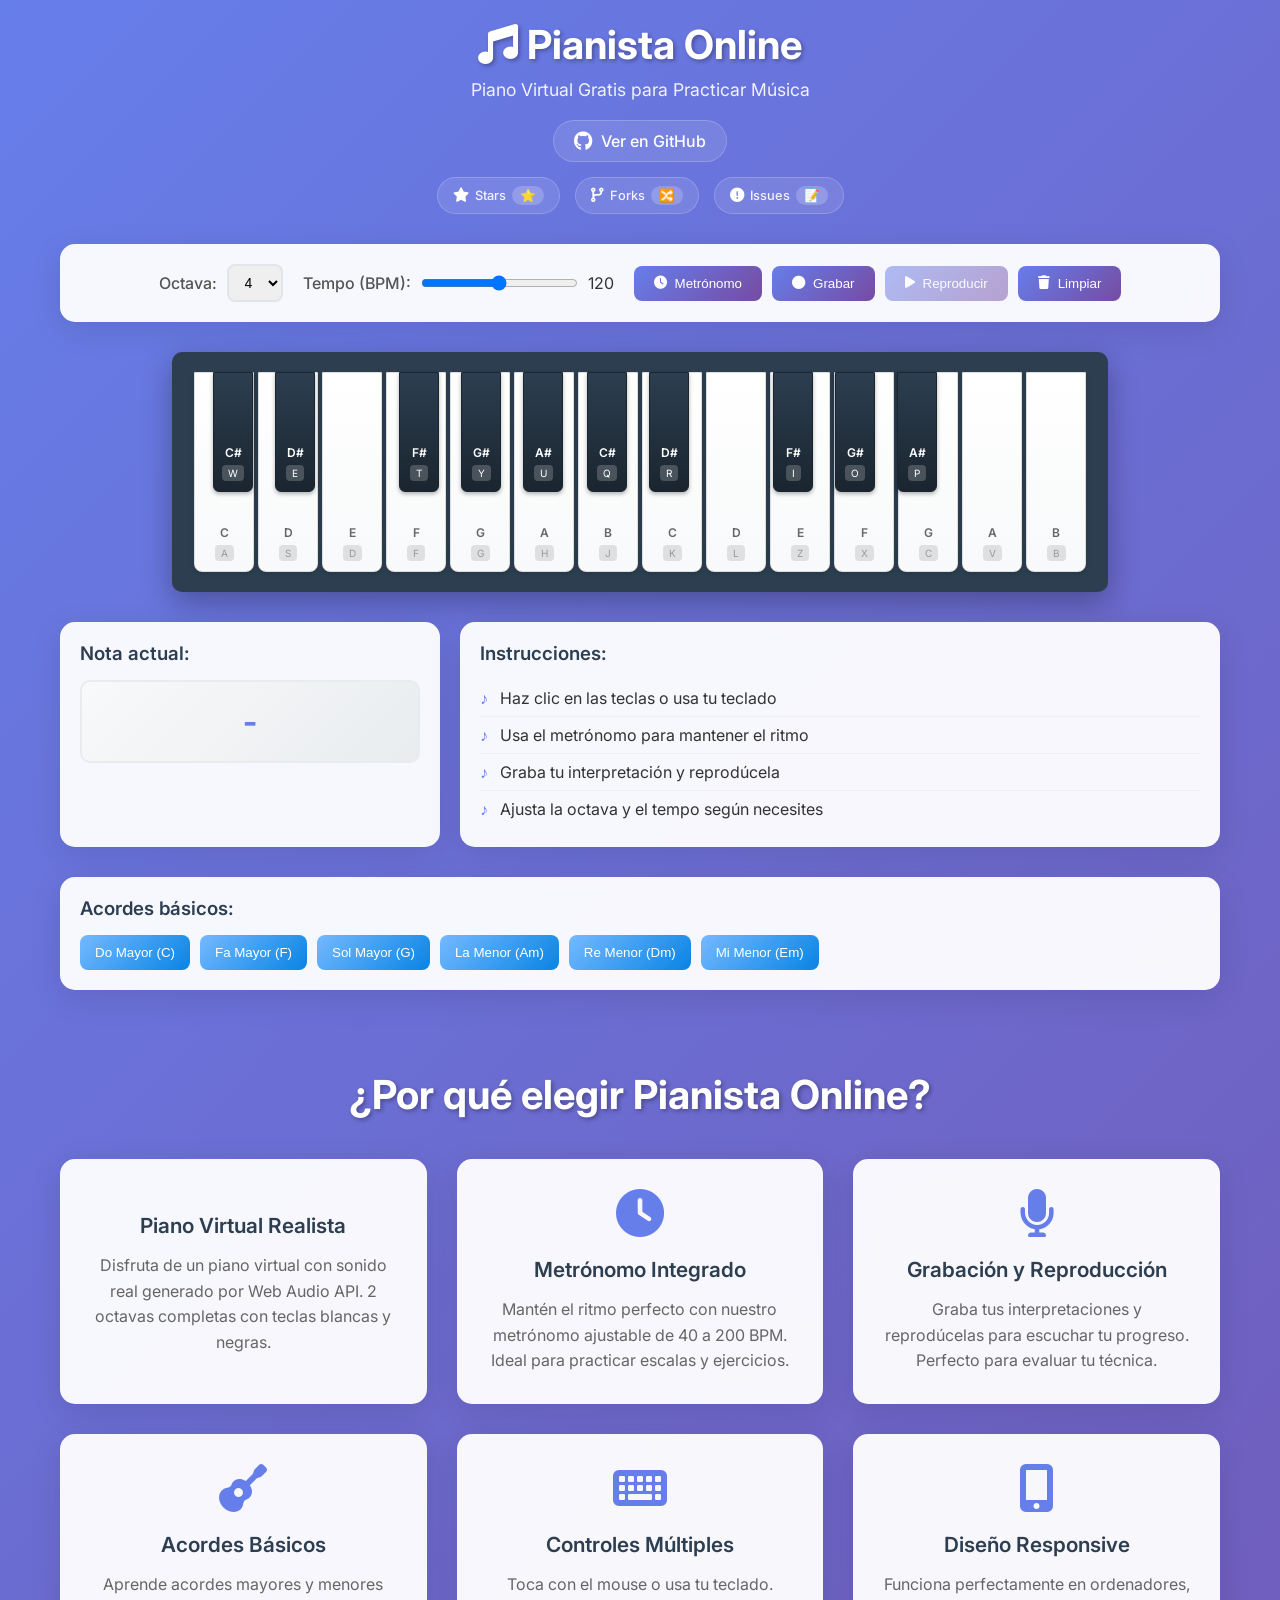
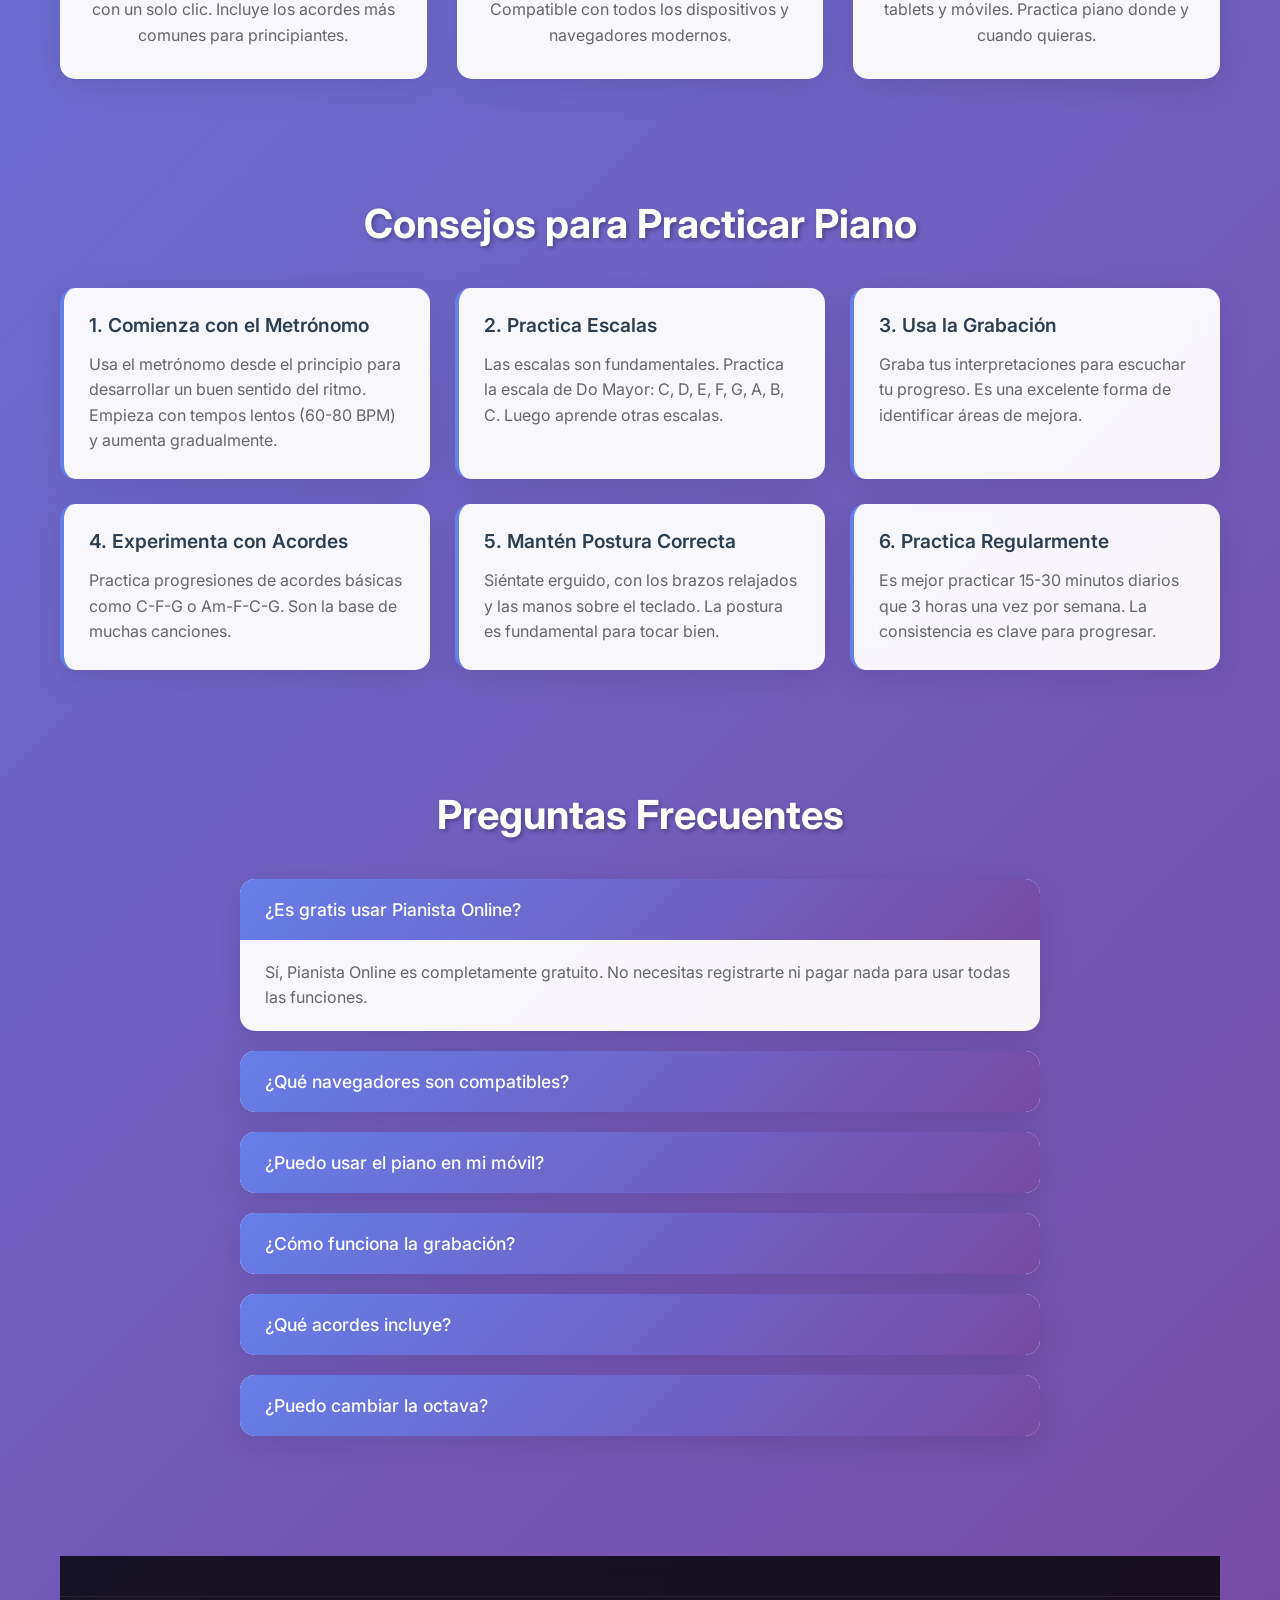
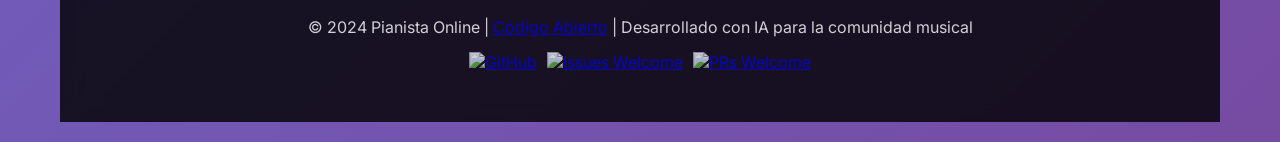
==== commit ca713f07: "cambios url, social media" ====
--- a/app/index.html
+++ b/app/index.html
@@ -11,22 +11,9 @@
     <meta name="author" content="Pianista Online">
     <meta name="robots" content="index, follow">
     
-    <!-- Open Graph / Facebook -->
-    <meta property="og:type" content="website">
-    <meta property="og:url" content="https://pianista-online.com/">
-    <meta property="og:title" content="Pianista Online - Piano Virtual Gratis">
-    <meta property="og:description" content="Practica piano online gratis con nuestro piano virtual interactivo. Incluye metrónomo, grabación y acordes.">
-    <meta property="og:image" content="https://pianista-online.com/images/piano-preview.jpg">
-    
-    <!-- Twitter -->
-    <meta property="twitter:card" content="summary_large_image">
-    <meta property="twitter:url" content="https://pianista-online.com/">
-    <meta property="twitter:title" content="Pianista Online - Piano Virtual Gratis">
-    <meta property="twitter:description" content="Practica piano online gratis con nuestro piano virtual interactivo.">
-    <meta property="twitter:image" content="https://pianista-online.com/images/piano-preview.jpg">
-    
+
     <!-- Canonical URL -->
-    <link rel="canonical" href="https://pianista-online.com/">
+    <link rel="canonical" href="https://pianistaonline.com/">
     
     <!-- Favicon -->
     <link rel="icon" type="image/x-icon" href="/favicon.ico">
@@ -43,7 +30,7 @@
         "@type": "WebApplication",
         "name": "Pianista Online",
         "description": "Piano virtual interactivo para practicar música online",
-        "url": "https://pianista-online.com",
+        "url": "https://pianistaonline.com",
         "applicationCategory": "MusicApplication",
         "operatingSystem": "Web Browser",
         "offers": {
@@ -67,23 +54,23 @@
             <h1><i class="fas fa-music"></i> Pianista Online</h1>
             <p>Piano Virtual Gratis para Practicar Música</p>
             <div class="github-stats">
-                <a href="https://github.com/adrianrodriz/pianista-online" target="_blank" rel="noopener noreferrer" class="github-link">
+                <a href="https://github.com/adrianrodriz/pianistaonline" target="_blank" rel="noopener noreferrer" class="github-link">
                     <i class="fab fa-github"></i>
                     <span class="github-text">Ver en GitHub</span>
                 </a>
                 <div class="github-badges">
-                    <a href="https://github.com/adrianrodriz/pianista-online/stargazers" target="_blank" rel="noopener noreferrer" class="github-badge">
+                    <a href="https://github.com/adrianrodriz/pianistaonline/stargazers" target="_blank" rel="noopener noreferrer" class="github-badge">
                         <i class="fas fa-star"></i>
                         <span class="badge-text">Stars</span>
                         <span class="badge-count" id="github-stars">0</span>
                     </a>
                     
-                    <a href="https://github.com/adrianrodriz/pianista-online/network/members" target="_blank" rel="noopener noreferrer" class="github-badge">
+                    <a href="https://github.com/adrianrodriz/pianistaonline/network/members" target="_blank" rel="noopener noreferrer" class="github-badge">
                         <i class="fas fa-code-branch"></i>
                         <span class="badge-text">Forks</span>
                         <span class="badge-count" id="github-forks">0</span>
                     </a>
-                    <a href="https://github.com/adrianrodriz/pianista-online/issues" target="_blank" rel="noopener noreferrer" class="github-badge">
+                    <a href="https://github.com/adrianrodriz/pianistaonline/issues" target="_blank" rel="noopener noreferrer" class="github-badge">
                         <i class="fas fa-exclamation-circle"></i>
                         <span class="badge-text">Issues</span>
                         <span class="badge-count" id="github-issues">0</span>
@@ -380,15 +367,15 @@
         <footer class="footer">
             <div class="footer-content">
             <div class="footer-bottom">
-                <p>&copy; 2024 Pianista Online | <a href="https://github.com/adrianrodriz/pianista-online" target="_blank">Código Abierto</a> | Desarrollado con ❤️ para la comunidad musical</p>
+                <p>&copy; 2024 Pianista Online | <a href="https://github.com/adrianrodriz/pianistaonline" target="_blank">Código Abierto</a> | Desarrollado con IA para la comunidad musical</p>
                 <div class="footer-badges">
-                    <a href="https://github.com/adrianrodriz/pianista-online" target="_blank">
+                    <a href="https://github.com/adrianrodriz/pianistaonline" target="_blank">
                         <img src="https://img.shields.io/badge/GitHub-Pianista%20Online-blue?style=for-the-badge&logo=github" alt="GitHub">
                     </a>
-                    <a href="https://github.com/adrianrodriz/pianista-online/issues" target="_blank">
+                    <a href="https://github.com/adrianrodriz/pianistaonline/issues" target="_blank">
                         <img src="https://img.shields.io/badge/Issues-Welcome-green?style=for-the-badge&logo=github" alt="Issues Welcome">
                     </a>
-                    <a href="https://github.com/adrianrodriz/pianista-online/pulls" target="_blank">
+                    <a href="https://github.com/adrianrodriz/pianistaonline/pulls" target="_blank">
                         <img src="https://img.shields.io/badge/PRs-Welcome-brightgreen?style=for-the-badge&logo=github" alt="PRs Welcome">
                     </a>
                 </div>
